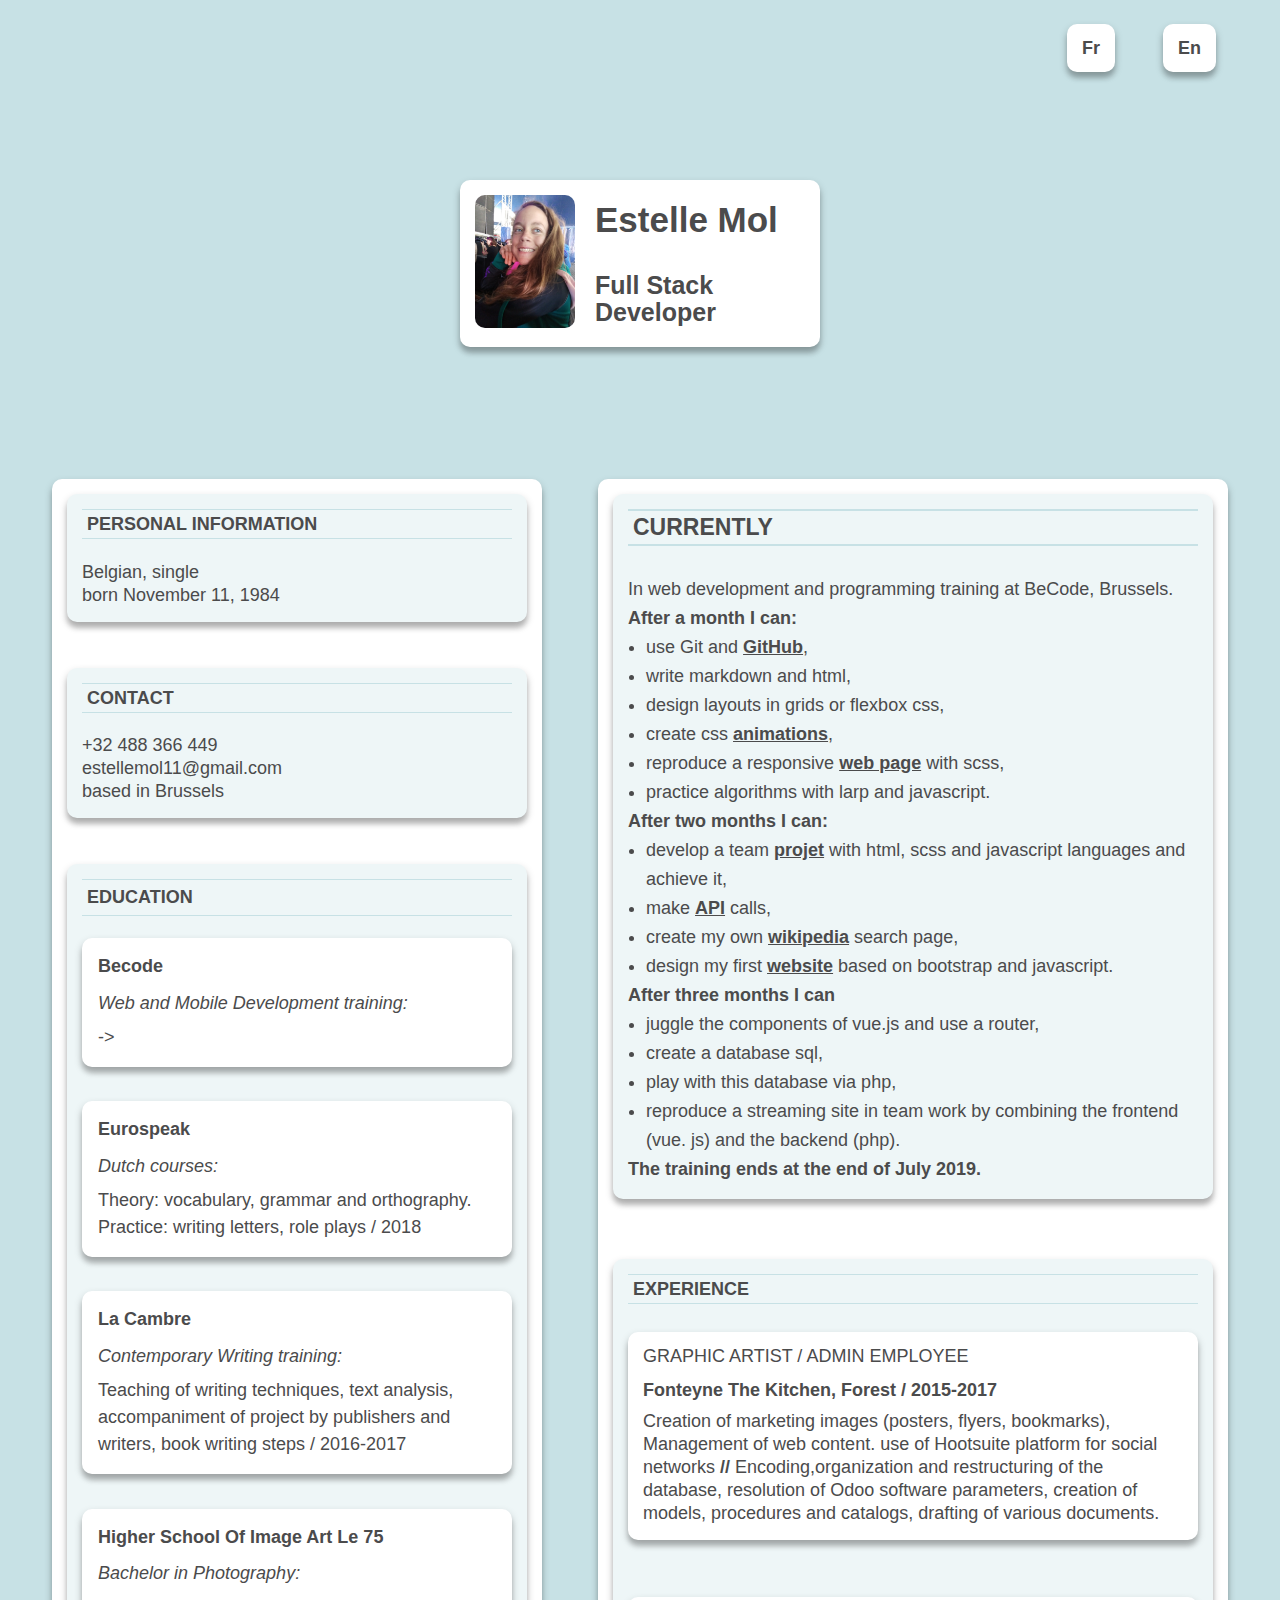
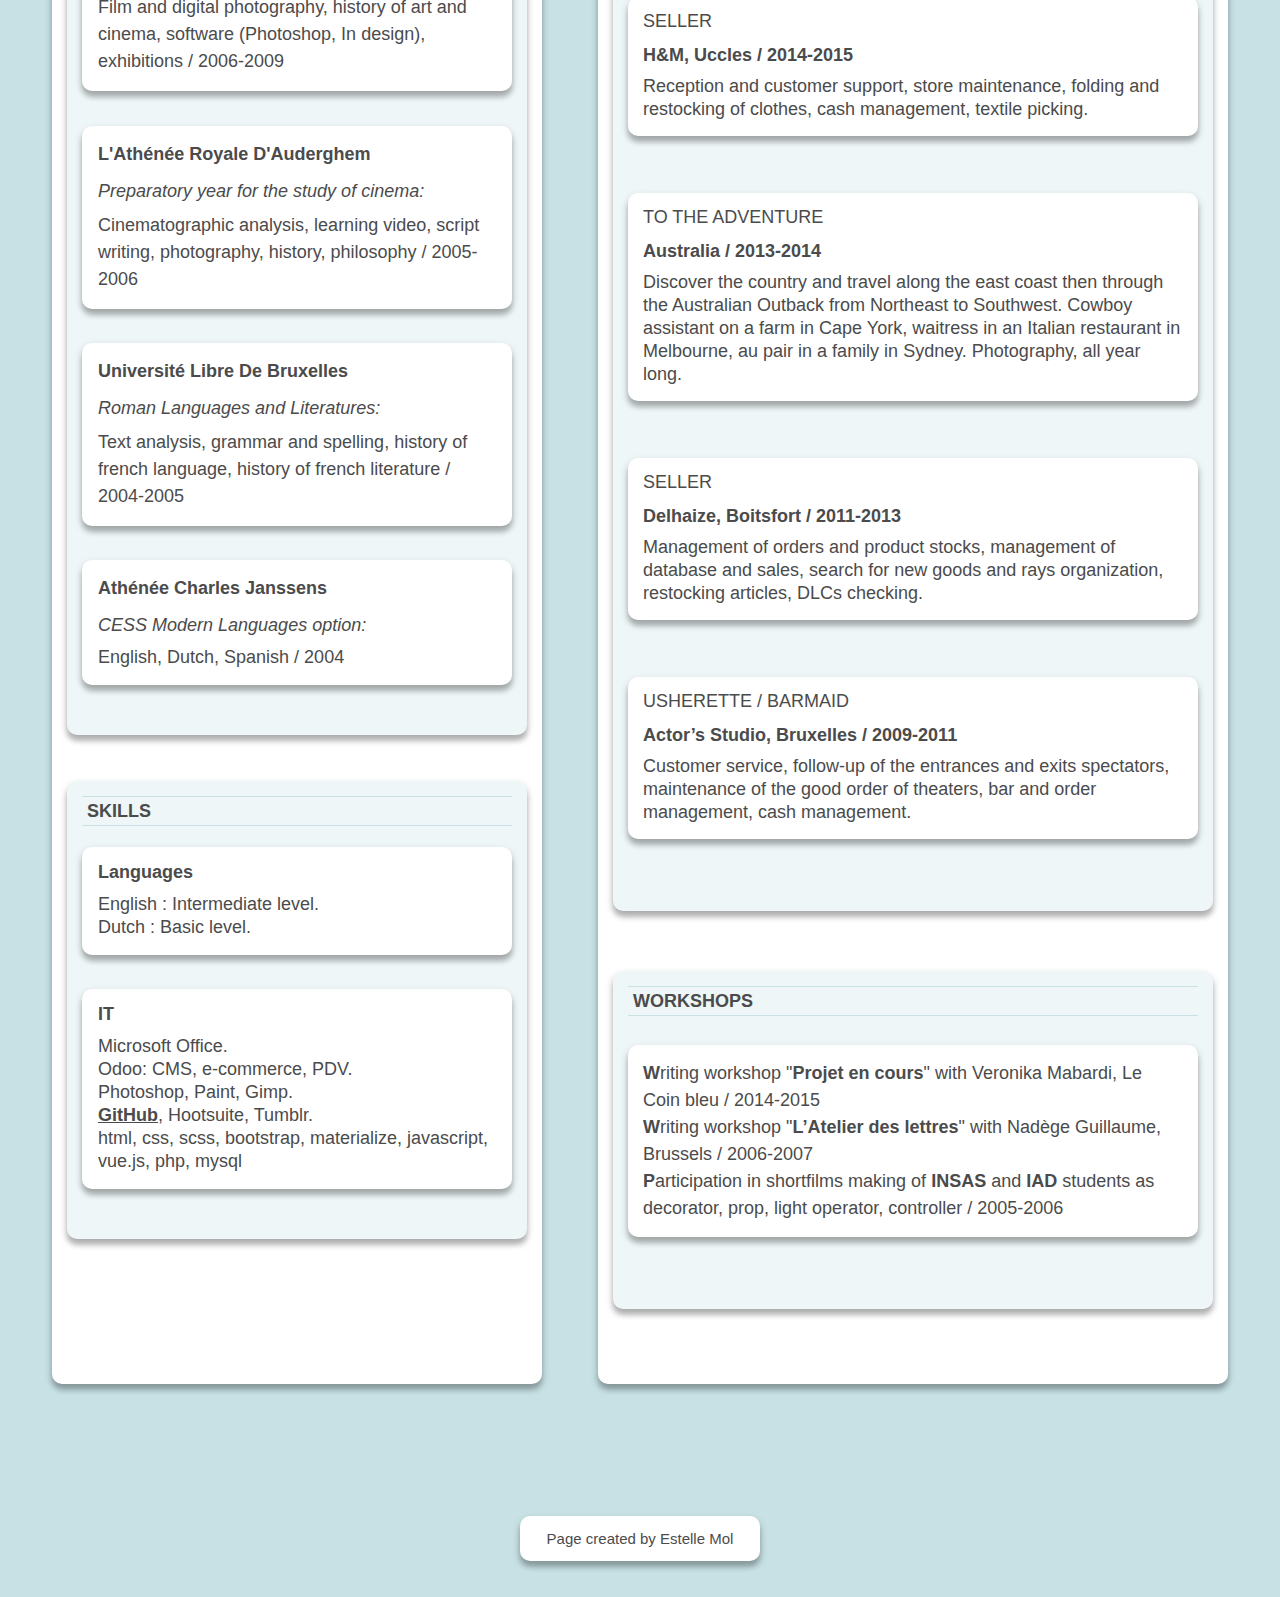
==== EN.html @ c05176a3 "new cv" ====
<!DOCTYPE html>
<html lang="en">
<head>
    <meta charset="UTF-8">
    <meta name="viewport" content="width=device-width, initial-scale=1.0">
    <meta http-equiv="X-UA-Compatible" content="ie=edge">
    <link rel="stylesheet" href="./assets/css/style.css">
    <title>Estelle_CV/EN</title>
</head>
<body>
    <div class="container">
        <header>
            <nav>
                <ul class="frEn">
                    <li class="nav"><a class="linkNav" href="index.html">Fr</a></li>
                    <li class="nav"><a class="linkNav" href="EN.html">En</a></li>
                </ul>
            </nav>
            <div class="profileCard">
                <div class="profile">
                    <div>
                        <img src="./assets/img/profile.jpg" alt="">
                    </div>
                    <div class="profileBloc">
                        <div>
                            <h1>estelle mol</h1>
                        </div>
                        <div class="devTitle textLineHeight">
                            <h2>full stack developer</h2>
                        </div>
                    </div>
                </div>
            </div>
        </header>
        <div class="page">
            <div class="leftPage">
                <div class="twoFirstLeft blocMargin">
                    <div class="leftTitle">
                        <h3>personal information</h3>
                    </div>
                    <div class="leftText">
                        <p>Belgian, single</p>
                        <p>born November 11, 1984</p>
                    </div>
                </div>
                <div class="twoFirstLeft blocMargin">
                    <div class="leftTitle">
                        <h3>contact</h3>
                    </div>
                    <div class="leftText">
                        <p>+32 488 366 449</p>
                        <p>estellemol11@gmail.com</p>
                        <p>based in Brussels</p>
                    </div>
                </div>
                <div class="formation blocMargin">
                    <div class="leftTitle">
                        <h3>education</h3>
                    </div>
                    <div class="leftBloc">
                        <div class="leftBlocTitle">
                            <h4>becode</h4>
                        </div>
                        <div class="leftBlocSubtitle">
                            <p>Web and Mobile Development training:</p>
                        </div>
                        <div class="leftBlocText">
                            <p class="textLineHeight">-></p>
                        </div>
                    </div>
                    <div class="leftBloc">
                        <div class="leftBlocTitle">
                            <h4>eurospeak</h4>
                        </div>
                        <div class="leftBlocSubtitle">
                            <p>Dutch courses:</p>
                        </div>
                        <div class="leftBlocText">
                            <p class="textLineHeight">Theory: vocabulary, grammar and orthography. 
                            Practice: writing letters, role plays / 2018</p>
                        </div>
                    </div>
                    <div class="leftBloc">
                        <div class="leftBlocTitle">
                            <h4>la cambre</h4>
                        </div>
                        <div class="leftBlocSubtitle">
                            <p>Contemporary Writing training:</p>
                        </div>
                        <div class="leftBlocText">
                            <p class="textLineHeight">Teaching of writing techniques, text analysis, accompaniment of project by publishers and writers, book writing steps / 2016-2017</p>
                        </div>
                    </div>
                    <div class="leftBloc">
                        <div class="leftBlocTitle">
                            <h4>Higher School of Image Art le 75</h4>
                        </div>
                        <div class="leftBlocSubtitle">
                            <p>Bachelor in Photography:</p>
                        </div>
                        <div class="leftBlocText">
                            <p class="textLineHeight">Film and digital photography, history of art and cinema, software (Photoshop, In design), exhibitions / 2006-2009</p>
                        </div>
                    </div>
                    <div class="leftBloc">
                        <div class="leftBlocTitle">
                            <h4>l'Athénée royale d'Auderghem</h4>
                        </div>
                        <div class="leftBlocSubtitle">
                            <p>Preparatory year for the study of cinema:</p>
                        </div>
                        <div class="leftBlocText">
                            <p class="textLineHeight">Cinematographic analysis, learning video, script writing, photography, history, philosophy / 2005-2006</p>
                        </div>
                    </div>
                    <div class="leftBloc">
                        <div class="leftBlocTitle">
                            <h4>université libre de bruxelles</h4>
                        </div>
                        <div class="leftBlocSubtitle">
                            <p>Roman Languages and Literatures:</p>
                        </div>
                        <div class="leftBlocText">
                            <p class="textLineHeight">Text analysis, grammar and spelling, history of french language, history of french literature / 2004-2005</p>
                        </div>
                    </div>
                    <div class="leftBloc">
                        <div class="leftBlocTitle">
                            <h4>athénée charles janssens</h4>
                        </div>
                        <div class="leftBlocSubtitle">
                            <p>CESS Modern Languages option:</p>
                        </div>
                        <div class="leftBlocText">
                            <p>English, Dutch, Spanish / 2004</p>
                        </div>
                    </div>
                </div>
                <div class="blocMargin">
                    <div class="leftTitle">
                        <h3>skills</h3>
                    </div>
                    <div class="leftBloc">
                        <div class="leftBlocTitle">
                            <h4>languages</h4>
                        </div>
                        <div class="leftBlocText">
                            <p>English : Intermediate level.</p>
                            <p>Dutch : Basic level.</p>
                        </div>
                    </div>
                    <div class="leftBloc">
                        <div class="leftBlocTitle">
                            <h4>IT</h4>
                        </div>
                        <div class="leftBlocText">
                            <p>Microsoft Office.</p>
                            <p>Odoo: CMS, e-commerce, PDV.</p>
                            <p>Photoshop, Paint, Gimp.</p>
                            <p><a class="link" href="https://github.com/Estelle111/" target="blank">GitHub</a>, 
                                Hootsuite, Tumblr.</p>
                            <p>html, css, scss, bootstrap, materialize, javascript, vue.js, php, mysql</p>
                        </div>
                    </div>
                </div>
            </div>
            <div class="rightPage">
                <div class="now blocMargin">
                    <div>
                        <h2 class="nowTitle">currently</h2>
                    </div>
                    <div class="rightBlocText">
                        <p class="textLineHeightRight">In web development and programming training at BeCode, Brussels.</p> 
                        <p class="bold textLineHeightRight">After a month I can:</p>
                        <ul class="nowUlist textLineHeightRight">
                            <li class="nowList">use Git and <a class="link" href="https://github.com/Estelle111/" target="blank">GitHub</a>,</li>
                            <li class="nowList">write markdown and html,</li>
                            <li class="nowList">design layouts in grids or flexbox css,</li>
                            <li class="nowList">create css <a class="link" href="https://estelle111.github.io/Star-Wars-Crawl/" target="blank">animations</a>,</li>
                            <li class="nowList">reproduce a responsive <a class="link" href="https://estelle111.github.io/starting-web-developpment/" target="blank">web page</a> with scss,</li>
                            <li class="nowList">practice algorithms with larp and javascript.</li>
                        </ul>                       
                        <p class="bold textLineHeightRight">After two months I can:</p>
                        <ul class="nowUlist textLineHeightRight">
                            <li class="nowList">develop a team <a class="link" href="https://estelle111.github.io/clicker-project/" target="blank">projet</a> with html, scss and javascript languages and achieve it,</li> 
                            <li class="nowList">make <a class="link" href="https://estelle111.github.io/API-bootstrap/site_1/" target="blank">API</a> calls,</li> 
                            <li class="nowList">create my own <a class="link" href="https://estelle111.github.io/API-bootstrap/site_2/" target="blank">wikipedia</a> search page,</li> 
                            <li class="nowList">design my first <a class="link" href="https://estelle111.github.io/bootstrap-resto-website/" target="blank">website</a> based on bootstrap and javascript.</li> 
                        </ul>
                        <p class="bold textLineHeightRight">After three months I can</p> 
                        <ul class="nowUlist textLineHeightRight">
                            <li class="nowList"> juggle the components of vue.js and use a router,</li>  
                            <li class="nowList">create a database sql,</li>  
                            <li class="nowList">play with this database via php,</li>  
                            <li class="nowList">reproduce a streaming site in team work by combining the frontend (vue. js) and the backend (php).</li>  
                        </ul>
                        <p class="bold textLineHeightRight">The training ends at the end of July 2019. </p>
                    </div>
                </div>
                    <div class="blocMargin">
                        <div>
                            <h3>experience</h3>
                        </div>
                        <div class="rightBloc">
                            <div class="rightBlocTitle">
                                <p>graphic artist / admin employee</p>
                            </div>
                            <div class="rightBlocSubtitle">
                                <p>Fonteyne The Kitchen, Forest / 2015-2017</p>
                            </div>
                            <div class="rightBlocText">
                                <p>Creation of marketing images (posters, flyers, bookmarks), Management of web content. use of Hootsuite platform for social networks <strong>//</strong> Encoding,organization and restructuring of the database, resolution of Odoo software parameters, creation of models, procedures and catalogs, drafting of various documents.</p>
                            </div>
                        </div>
                        <div class="rightBloc">
                            <div class="rightBlocTitle">
                                <p>seller</p>
                            </div>
                            <div class="rightBlocSubtitle">
                                <p>H&M, Uccles / 2014-2015</p>
                            </div>
                            <div class="rightBlocText">
                                <p>Reception and customer support, store maintenance, folding and restocking of clothes, cash management, textile picking.</p>
                            </div>
                        </div>
                        <div class="rightBloc">
                            <div class="rightBlocTitle">
                                <p>to the adventure</p>
                            </div>
                            <div class="rightBlocSubtitle">
                                <p>Australia / 2013-2014</p>
                            </div>
                            <div class="rightBlocText">
                                <p>Discover the country and travel along the east coast then through the Australian Outback from Northeast to Southwest. Cowboy assistant on a farm in Cape York, waitress in an Italian restaurant in Melbourne, au pair in a family in Sydney. Photography, all year long.</p>
                            </div>
                        </div>
                        <div class="rightBloc">
                            <div class="rightBlocTitle">
                                <p>seller</p>
                            </div>
                            <div class="rightBlocSubtitle">
                                <p>Delhaize, Boitsfort / 2011-2013</p>
                            </div>
                            <div class="rightBlocText">
                                <p>Management of orders and product stocks, management of database and sales, search for new goods and
                                rays organization, restocking articles, DLCs checking.</p>
                            </div>
                        </div>
                        <div class="rightBloc">
                            <div class="rightBlocTitle">
                                <p>usherette / barmaid</p>
                            </div>
                            <div class="rightBlocSubtitle">
                                <p>Actor’s Studio, Bruxelles / 2009-2011</p>
                            </div>
                            <div class="rightBlocText">
                                <p>Customer service, follow-up of the entrances and exits spectators, maintenance of the good order of theaters, bar and order management, cash management.</p>
                            </div>
                        </div>
                    </div>
                    <div class="blocMargin">
                        <div>
                            <h3>workshops</h3>
                        </div>
                        <div class="rightBloc">
                            <div>
                                <p class="textLineHeight"><strong>W</strong>riting workshop
                                "<strong>Projet en cours</strong>" with Veronika Mabardi, 
                                Le Coin bleu / 2014-2015</p>
                            </div>
                            <div>
                                <p class="textLineHeight"><strong>W</strong>riting workshop "<strong>L’Atelier des lettres</strong>" with Nadège Guillaume,
                                Brussels / 2006-2007</p>
                            </div>
                            <div>
                                <p class="textLineHeight"><strong>P</strong>articipation in shortfilms making of
                                <strong>INSAS</strong> and <strong>IAD</strong> students as  decorator, prop, light operator, controller / 2005-2006</p>
                            </div>
                        </div>
                    </div>
            </div>
        </div>
        <footer>Page created by Estelle Mol</footer>
    </div>
</body>
</html>
---- assets/css/style.css ----
html, body, div, span, applet, object, iframe, h1, h2, h3, h4, h5, h6, p, blockquote, pre, a, abbr, acronym, address, big, cite, code, del, dfn, em, img, ins, kbd, q, s, samp, small, strike, strong, sub, sup, tt, var, b, u, i, center, dl, dt, dd, ol, ul, li, fieldset, form, label, legend, table, caption, tbody, tfoot, thead, tr, th, td, article, aside, canvas, details, embed, figure, figcaption, footer, header, hgroup, menu, nav, output, ruby, section, summary, time, mark, audio, video {
  margin: 0;
  padding: 0;
  border: 0;
  font-size: 100%;
  font-family: Arial,sans-serif;
  vertical-align: baseline; }

/* HTML5 display-role reset for older browsers */
article, aside, details, figcaption, figure, footer, header, hgroup, menu, nav, section {
  display: block; }

body {
  line-height: 1; }

ol, ul {
  list-style: none; }

blockquote, q {
  quotes: none; }

blockquote:before, blockquote:after {
  content: '';
  content: none; }

q:before, q:after {
  content: '';
  content: none; }

table {
  border-collapse: collapse;
  border-spacing: 0; }

.container {
  margin: auto;
  max-width: 1200px;
  min-width: 300px;
  width: 95%;
  font-family: 'Montserrat', sans-serif;
  font-size: 18px;
  color: #4b4b4c; }

body {
  background-color: #c7e1e5; }

.frEn {
  display: flex;
  justify-content: flex-end;
  margin-bottom: 7%; }
  .frEn .nav {
    margin: 2%;
    background-color: white;
    padding: 15px 15px 15px 15px;
    border-radius: 10px;
    box-shadow: 0 4px 8px 0 rgba(0, 0, 0, 0.2), 0 6px 5px 0 rgba(0, 0, 0, 0.19); }
    .frEn .nav:hover {
      transform: scale(0.9);
      cursor: pointer; }
  .frEn .linkNav {
    text-decoration: none;
    color: #4b4b4c;
    font-weight: bold; }

.profileCard {
  display: flex;
  justify-content: center; }
  .profileCard .profile {
    display: flex;
    max-width: 330px;
    min-width: 300px;
    width: 100%;
    background-color: white;
    padding: 15px 15px 15px 15px;
    border-radius: 10px;
    box-shadow: 0 4px 8px 0 rgba(0, 0, 0, 0.2), 0 6px 5px 0 rgba(0, 0, 0, 0.19); }
  .profileCard:hover {
    transform: scale(1.1); }
  .profileCard .profileBloc {
    display: flex;
    flex-direction: column;
    justify-content: space-around;
    margin: 2%;
    margin-left: 20px; }
    .profileCard .profileBloc h1 {
      text-transform: capitalize;
      font-size: 35px;
      margin-bottom: 35px; }
    .profileCard .profileBloc .devTitle {
      font-size: 25px;
      text-transform: capitalize; }

img {
  width: 100px;
  border-radius: 10px; }

.page {
  display: flex;
  justify-content: space-between;
  height: auto;
  margin-top: 10%; }

@media only screen and (max-width: 600px) {
  .page {
    flex-wrap: wrap;
    font-size: 15px; }

  .profile {
    transform: scale(0.9); } }
h3 {
  margin-bottom: 5%;
  padding: 5px;
  text-transform: uppercase;
  border: 1px solid #c7e1e5;
  border-style: solid hidden; }

.textLineHeight {
  line-height: 27px; }

.leftPage {
  display: flex;
  flex-direction: column;
  max-width: 460px;
  min-width: 300px;
  width: 100%;
  height: auto;
  background-color: white;
  padding: 15px 15px 15px 15px;
  border-radius: 10px;
  box-shadow: 0 4px 8px 0 rgba(0, 0, 0, 0.2), 0 6px 5px 0 rgba(0, 0, 0, 0.19);
  margin: 1%; }

.leftText {
  line-height: 23px; }

.twoFirstLeft:hover {
  transform: scale(1.1); }

.blocMargin {
  margin-bottom: 10%;
  padding: 15px;
  background-color: #eef6f7;
  border-radius: 10px;
  box-shadow: 0 4px 8px 0 rgba(0, 0, 0, 0.2), 0 6px 5px 0 rgba(0, 0, 0, 0.19); }

.leftBloc {
  margin-bottom: 8%;
  padding: 16px;
  background-color: white;
  border-radius: 10px;
  box-shadow: 0 4px 8px 0 rgba(0, 0, 0, 0.2), 0 6px 5px 0 rgba(0, 0, 0, 0.19); }
  .leftBloc:hover {
    transform: scale(1.1); }
  .leftBloc .leftBlocTitle {
    margin-bottom: 3%;
    text-transform: capitalize; }
  .leftBloc .leftBlocSubtitle {
    margin-bottom: 2%;
    font-style: italic; }
  .leftBloc .leftBlocText {
    line-height: 23px; }

.formation {
  display: flex;
  flex-direction: column;
  justify-content: space-around;
  height: auto;
  line-height: 25px; }

.rightPage {
  display: flex;
  flex-direction: column;
  max-width: 600px;
  min-width: 300px;
  width: 100%;
  height: auto;
  background-color: white;
  padding: 15px 15px 15px 15px;
  border-radius: 10px;
  box-shadow: 0 4px 8px 0 rgba(0, 0, 0, 0.2), 0 6px 5px 0 rgba(0, 0, 0, 0.19);
  margin: 1%; }

.nowTitle {
  margin-bottom: 5%;
  text-transform: uppercase;
  font-size: 23px;
  padding: 5px;
  border: 2px solid #c7e1e5;
  border-style: solid hidden; }

.now {
  margin-bottom: 10%; }
  .now:hover {
    transform: scale(1.1); }

.bold {
  font-weight: bold; }

.nowUlist {
  padding-left: 18px; }
  .nowUlist .nowList {
    list-style: disc; }

.link {
  color: #4b4b4c;
  font-weight: bold; }
  .link:hover {
    color: #c7e1e5; }

.textLineHeightRight {
  line-height: 29px; }

.rightBloc {
  margin-bottom: 10%;
  background-color: white;
  padding: 15px 15px 15px 15px;
  border-radius: 10px;
  box-shadow: 0 4px 8px 0 rgba(0, 0, 0, 0.2), 0 6px 5px 0 rgba(0, 0, 0, 0.19); }
  .rightBloc:hover {
    transform: scale(1.1); }
  .rightBloc .rightBlocTitle {
    margin-bottom: 3%;
    text-transform: uppercase; }
  .rightBloc .rightBlocSubtitle {
    margin-bottom: 2%;
    font-weight: bold; }

.rightBlocText {
  line-height: 23px; }

footer {
  font-size: 15px;
  text-align: center;
  margin: 10% 40% 3% 40%;
  padding-bottom: 4%;
  background-color: white;
  padding: 15px 15px 15px 15px;
  border-radius: 10px;
  box-shadow: 0 4px 8px 0 rgba(0, 0, 0, 0.2), 0 6px 5px 0 rgba(0, 0, 0, 0.19); }
  footer:hover {
    transform: scale(1.1); }

/*# sourceMappingURL=style.css.map */
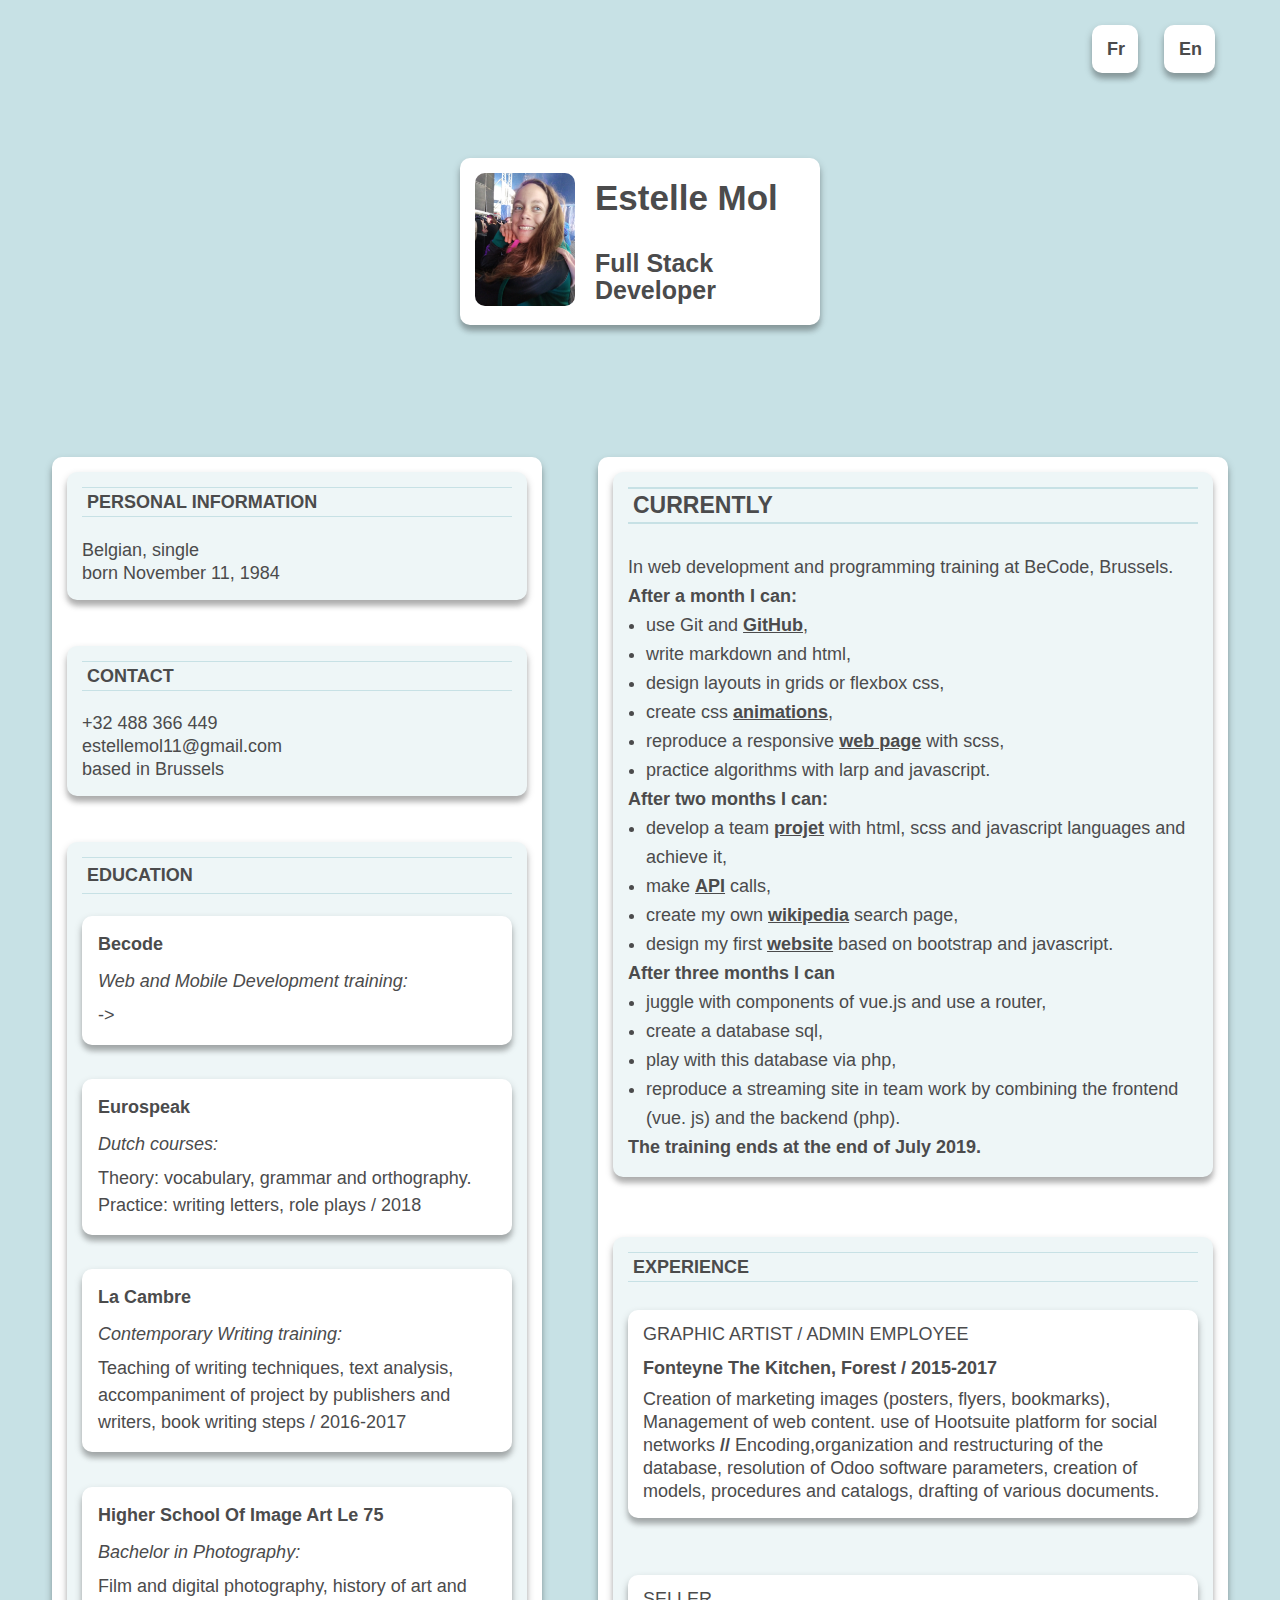
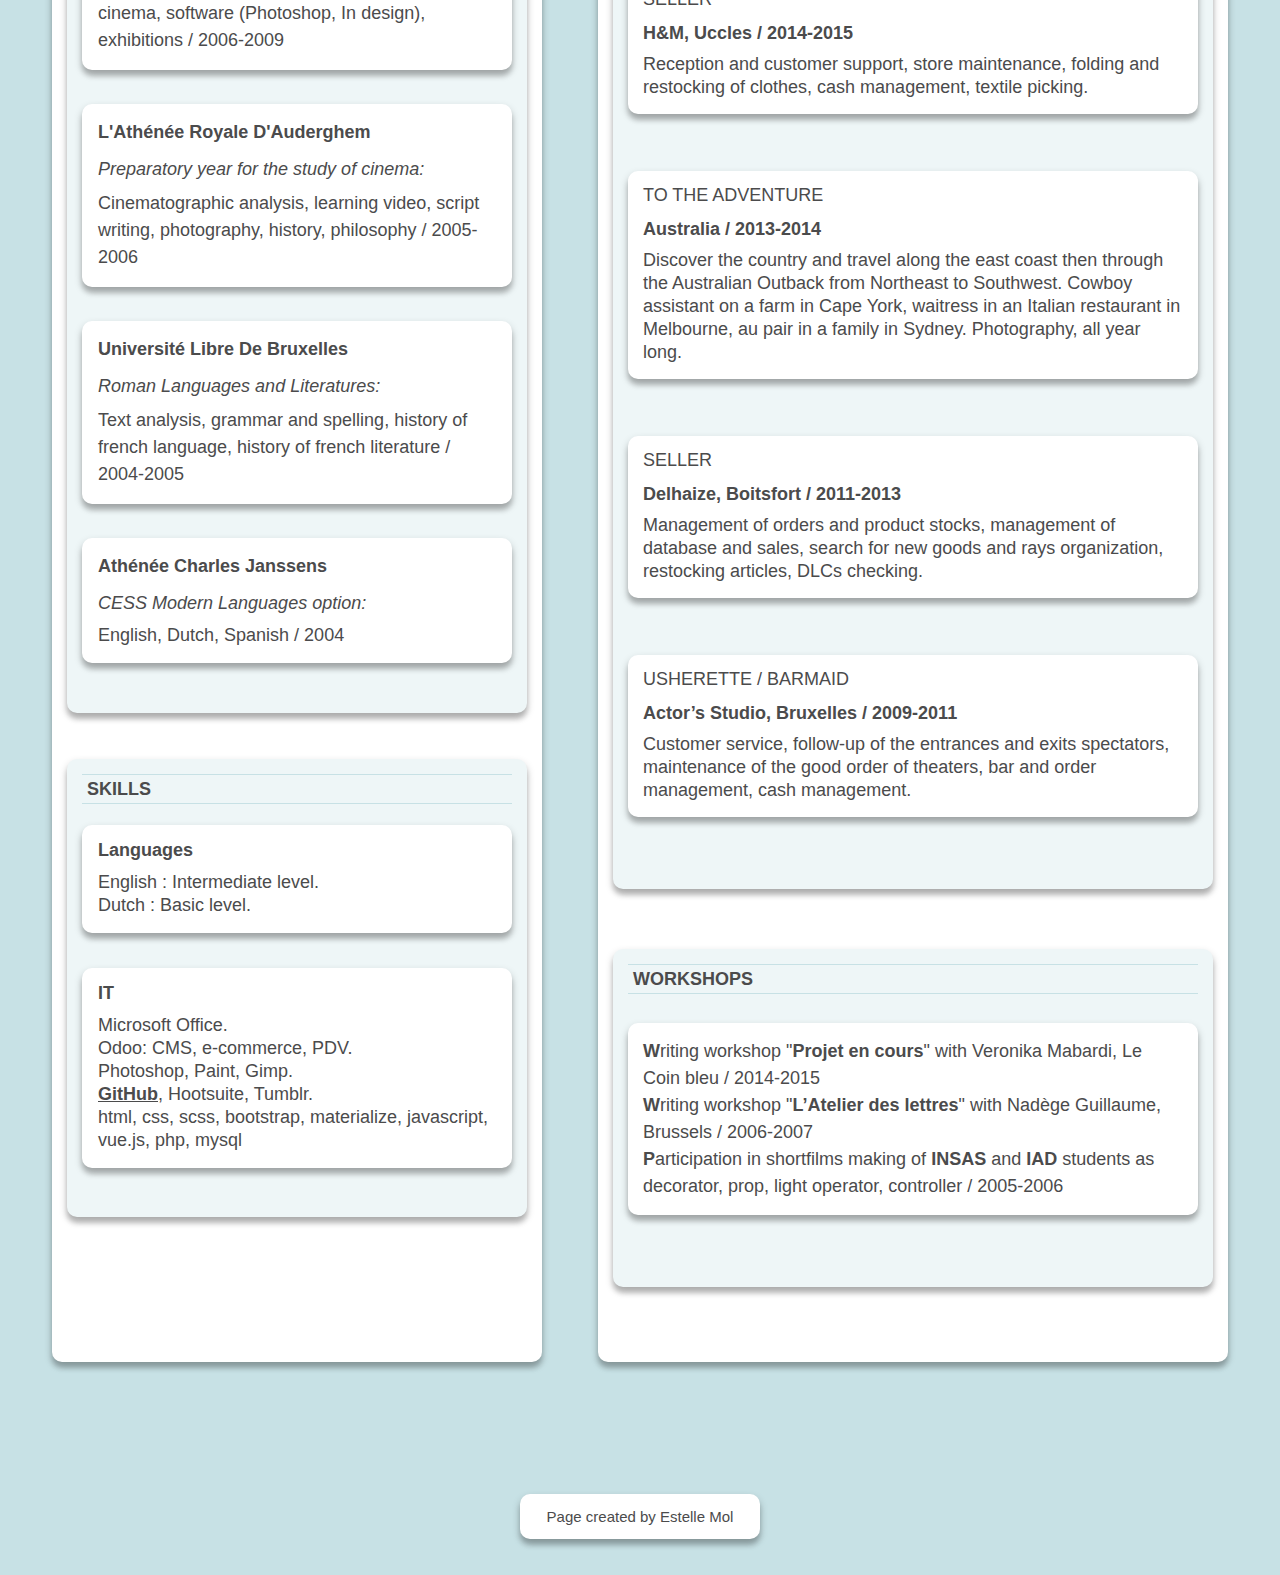
==== commit c8375b83: "div links" ====
--- a/EN.html
+++ b/EN.html
@@ -12,8 +12,8 @@
         <header>
             <nav>
                 <ul class="frEn">
-                    <li class="nav"><a class="linkNav" href="index.html">Fr</a></li>
-                    <li class="nav"><a class="linkNav" href="EN.html">En</a></li>
+                    <a class="linkNav" href="index.html"><li class="nav">Fr</li></a>
+                    <a class="linkNav" href="EN.html"><li class="nav">En</li></a>
                 </ul>
             </nav>
             <div class="profileCard">
@@ -189,7 +189,7 @@
                         </ul>
                         <p class="bold textLineHeightRight">After three months I can</p> 
                         <ul class="nowUlist textLineHeightRight">
-                            <li class="nowList"> juggle the components of vue.js and use a router,</li>  
+                            <li class="nowList"> juggle with components of vue.js and use a router,</li>  
                             <li class="nowList">create a database sql,</li>  
                             <li class="nowList">play with this database via php,</li>  
                             <li class="nowList">reproduce a streaming site in team work by combining the frontend (vue. js) and the backend (php).</li>  
--- a/assets/css/style.css
+++ b/assets/css/style.css
@@ -59,7 +59,8 @@
   .frEn .linkNav {
     text-decoration: none;
     color: #4b4b4c;
-    font-weight: bold; }
+    font-weight: bold;
+    margin: 2% 2% 0 0; }
 
 .profileCard {
   display: flex;
